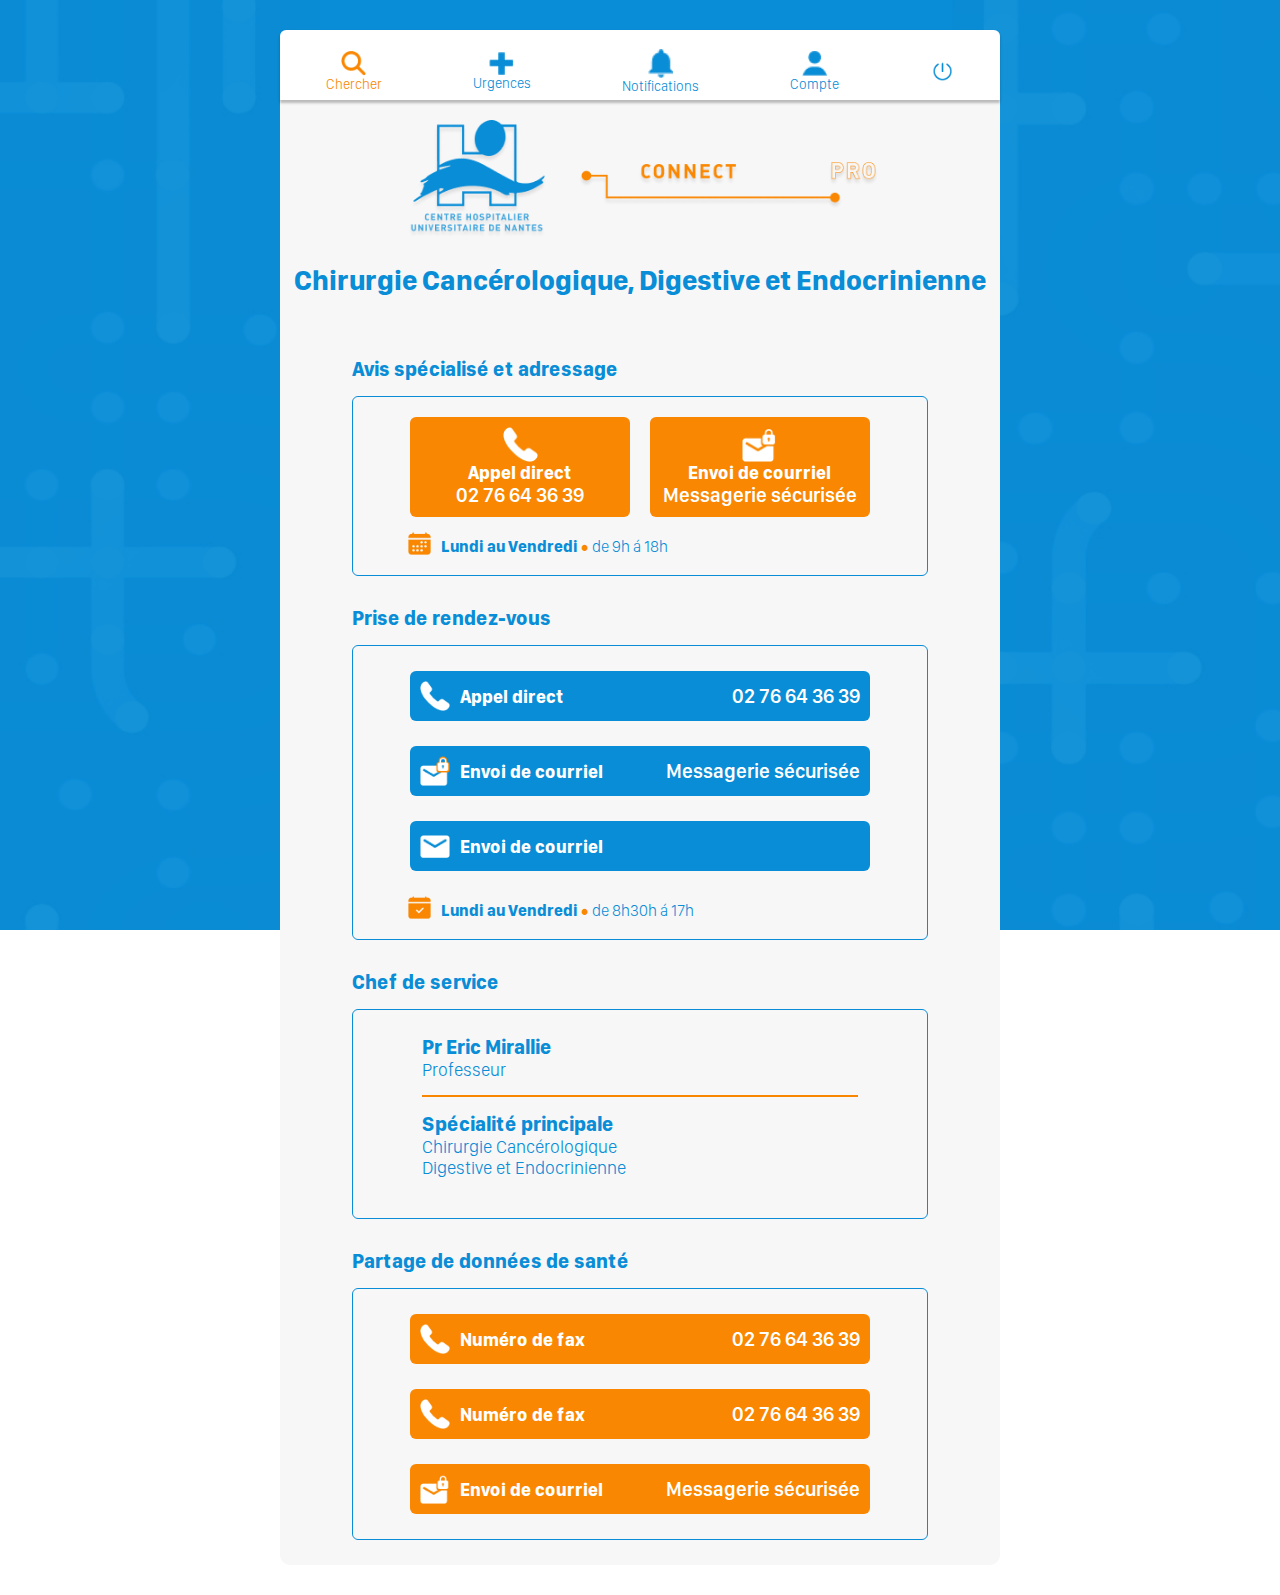
==== chirugie.html @ f6a40322 "Se maquetaron todas las vistas solicitadas por el cliente" ====
<!DOCTYPE html>
<html lang="en">
<head>
    <meta charset="UTF-8">
    <meta http-equiv="X-UA-Compatible" content="IE=edge">
    <meta name="viewport" content="width=device-width, initial-scale=1.0">
    <title>Chirugie
    </title>
    <link rel="stylesheet" href="styles.css">
</head>
<body class="background">
    <section class="main_container navbar_main__container">
        <section class="navbar__container">
            <div class="tool__container">
                <img class="navbar_icon" src="./assets/icon-search.png" alt="">
                <span class="navbar_tools__text 
                color__orange">Chercher</span>
            </div>
            <div class="tool__container">
                <img class="navbar_icon" src="./assets/icon-emergences.png" alt="">
                <span class="navbar_tools__text">Urgences</span>
            </div>
            <div class="tool__container">
                <img class="navbar_icon" src="./assets/icon-notification.png" alt="">
                <span class="navbar_tools__text">Notifications</span>
            </div>
            <div class="tool__container">
                <img class="navbar_icon" src="./assets/icon-userb.png" alt="">
                <span class="navbar_tools__text">Compte</span>
            </div>
            <div class="tool__container">
                <img class="navbar_icon" src="./assets/icon-off.png" alt="">
            </div>
        </section>
        <img class="logo-horizontal margin-t2" src="../assets/logo-horizontal.png" alt="">

        <section class="chirurgie_title__container">
            <h2 class="title ">Chirurgie Cancérologique, Digestive et Endocrinienne</h2>
        </section>
            
        <section class="telephones__container">
            <section class="telephone__container">
                <span class="telephones__title">Avis spécialisé et adressage</span>
                <div class="telephones_cards__container">
                    <div class="two_telephones_cards__container">
                        <div class="telephones__cards">
                            <img class="two_telephones__icon" src="./assets/icon-telephone.png" alt="">
                            <span class="telephone__subtitle">Appel direct</span>
                            <span class="telephone__number">02 76 64 36 39</span>
                        </div>
                        <div class="telephones__cards">
                            <img class="two_telephones__icon" src="assets/icon-msglock.png" alt="">
                            <span class="telephone__subtitle">Envoi de courriel</span>
                            <span class="telephone__number">Messagerie sécurisée</span>
                        </div>
                    </div>
                    <div class="time__container">
                        <img class="icon" src="./assets/icon-calendar.png" alt="">
                        <span class="time__text">Lundi au Vendredi <span class="color__orange">•</span> <span class="font-light">de 9h á 18h</span></span>
                    </div>
                </div>
            </section>

            <section class="telephone__container">
                <span class="telephones__title">Prise de rendez-vous</span>
                <div class="telephones_cards__container">
                    <div class="three_telephones_cards__container">
                        <div class="telephones_large__cards">
                            <div class="icon_text">
                                <img class="icon-lock1" src="./assets/icon-telephone.png" alt="">
                                <span class="telephone__subtitle2">Appel direct</span>
                            </div>
                            <span class="telephone__number">02 76 64 36 39</span>
                        </div>
                        <div class="telephones_large__cards">
                            <div class="icon_text">
                                <img class="icon-lock1" src="assets/icon-msglock.png" alt="">
                                <span class="telephone__subtitle2">Envoi de courriel</span>
                            </div>
                            <span class="telephone__number">Messagerie sécurisée</span>
                        </div>
                        <div class="telephones_large__cards">
                            <div class="icon_text">
                                <img class="icon-lock1" src="assets/icon-msgw.png" alt="">
                                <span class="telephone__subtitle2">Envoi de courriel</span>
                            </div>
                        </div>
                    </div>
                    <div class="time__container">
                        <img class="icon" src="./assets/icon-calendar-done.png" alt="">
                        <span class="time__text">Lundi au Vendredi <span class="color__orange">•</span> <span class="font-light">de 8h30h á 17h</span></span>
                    </div>
                </div>
            </section>

            <section class="telephone__container">
                <span class="telephones__title">Chef de service</span>
                <section class="telephones_cards__container professional_card__container">
                    <div class="professional_name__container">
                        <h4 class="doctor_name">Pr Eric Mirallie</h4>
                        <span class="doctor_specialty">Professeur</span>
                    </div>
                    <hr class="hr_orange">
                    <div class="professional_name__container">
                        <h4 class="doctor_name">Spécialité principale</h4>
                        <span class="doctor_specialty">Chirurgie Cancérologique</span>
                        <span class="doctor_specialty">Digestive et Endocrinienne</span>
                    </div>
                </section>
            </section>

            <section class="telephone__container professional_name__container">
                <span class="telephones__title">Partage de données de santé</span>
                <div class="telephones_cards__container">
                    <div class="three_telephones_cards__container">
                        <div class="telephones_large__cards bg-orange">
                            <div class="icon_text">
                                <img class="icon-lock1" src="./assets/icon-telephone.png" alt="">
                                <span class="telephone__subtitle2">Numéro de fax</span>
                            </div>
                            <span class="telephone__number">02 76 64 36 39</span>
                        </div>
                        <div class="telephones_large__cards bg-orange">
                            <div class="icon_text">
                                <img class="icon-lock1" src="assets/icon-telephone.png" alt="">
                                <span class="telephone__subtitle2">Numéro de fax</span>
                            </div>
                            <span class="telephone__number">02 76 64 36 39</span>
                        </div>
                        <div class="telephones_large__cards bg-orange">
                            <div class="icon_text">
                                <img class="icon-lock1" src="assets/icon-msglock.png" alt="">
                                <span class="telephone__subtitle2">Envoi de courriel</span>
                            </div>
                            <span class="telephone__number">Messagerie sécurisée</span>
                        </div>
                    </div>
                </div>
            </section>
        </section>

    </section>
</body>
</html>
---- styles.css ----
*{
    padding: 0;
    margin: 0;
    box-sizing: border-box;
}

html{
    font-size: 62.5%;
}

@font-face {
    font-family: SF-Bold;
    src: url('../assets/fonts/SF-Bold.ttf');
}

@font-face {
    font-family: SF-Light;
    src: url('../assets/fonts/SF-Light.otf');
}

@font-face {
    font-family: SF-Semibold;
    src: url('../assets/fonts/SF-Semibold.otf');
}

.background{
    display: flex;
    justify-content: center;
    align-items: center;
    background: url('../assets/background.png') no-repeat center center fixed;
    background-size: cover;
}

.logo-vertical{
    max-width: 200px;
    height: auto;
}

.logo-horizontal{
    max-width: 500px;
}

.main_container{
    border-radius: 10px;
    background-color: #F8F7F7;
    width: 720px;
    height: auto;
    display: flex;
    flex-direction: column;
    justify-content: space-around;
    align-items: center;
    padding-top: 60px;
    padding-bottom: 10px;
    margin-top: 30px;
    margin-bottom: 30px;
}

.middle_text__container{
    background-color: #098DD6;
    width: 100%;
    display: flex;
    justify-content: center;
    align-items: center;
    padding: 18px 0;
    box-shadow: 0px 4px 4px rgba(0, 0, 0, 0.25);
    margin-top: 20px;
}

.middle_text{
    text-align: center;
    width: 300px;
    font-family: SF-Semibold;
    font-size:2rem;
    color: #f0f0f0;
}

.buttons_container{
    display: flex;
    justify-content: space-evenly;
    align-items: center;
    flex-direction: column;
    width: 50%;
    height: 300px;
    margin-top: 50px;
    margin-bottom: 50px;
}

.button_rounded_orange{
    width: 100%;
    height: 80px;
    background: #FFFFFF;
    border: 3px solid #F98701;
    border-radius: 6px;
    display: flex;
    justify-content: space-evenly;
    align-items: center;
}

.icon-lock1{
    width: 30px;
    height: auto;
}

.icon-lock2{
    width: 20px;
}

.arrow_up{
    width: 25px;
}

.text1{
    font-family: SF-Light;
    font-size: 1.7rem;
    color: #098DD6;
}

.disclaimer__container{
    display: flex;
    justify-content: space-evenly;
}

.title{
    font-size: 2.8rem;
    font-family: SF-Bold;
    color: #098DD6;
}

.input__container{
    width: 60%;
    height: auto;
    margin-top: 30px;
}

.input-group{
    border: none;
    border-bottom: 1px solid #098DD6;
    display: flex;
    align-content: center;
}

.input_icon__container{
    display: flex;
    align-items: center;
}

input{
    border:none;
}

.input::placeholder{
    color: #098DD6;
    font-family: SF-Light;
    font-size: 2rem;
    opacity: 0.5;
    padding-left: 10px;
}

.icon{
    width: 23px;
    height: auto;
    margin-bottom: 5px;
}

.icon_ph__container{
    display: flex;
}

.eye-icon-btw{
    display: flex;
    justify-content: space-between;
}

.form-group{
    height: 500px;
    display: flex;
    flex-direction: column;
    justify-content: space-around;
}

.text_for__input{
    font-family: SF-Light;
    font-size: 1.4rem;
    color: #F98701;
    line-height: 1.7rem;
}

.text_for_input__container{
    margin-top: -20px;
}

.blue_text{
    color: #098DD6;
}

.checkbox{
    font-family: SF-Light;
    font-size: 1.3rem;
    color: #098DD6;
}

input[type="checkbox"] {
    -webkit-appearance: none;
    -moz-appearance: none;
    appearance: none;
    width: 30px;
    height: 16px;
    border-radius: 50%;
    border: 1px solid #098DD6;
    outline: none;
    transition: all 0.2s;
    cursor: pointer;
  }
  
  input[type="checkbox"]:checked {
    background-color: #F98701;
  }

.checkbox__container{
    display: flex;
    align-content: center;
    justify-content: space-between;
    margin-top: 20px;
}

.checkbox__container label{
    margin-left: 5px;
    font-size: 2rem;
}

.big_orange__button{
    width: 100%;
    height: 50px;
    background-color: #F98701;
    color: white;
    font-family: SF-Bold;
    font-size: 1.6rem;
    border: none;
    border-radius: 6px;
    margin-top: 20px;
    margin-bottom: 20px;
}

.navbar__container{
    background-color: white;
    box-shadow: 0px 2.72651px 2.72651px rgba(0, 0, 0, 0.25);
    border-radius: 6.11955px 6.11955px 0px 0px;
    width: 100%;
    height: 70px;
    padding-top: 13px;
    display: flex;
    justify-content: space-around;
    align-items: center;
}

.tool__container{
    display: flex;
    flex-direction: column;
    align-items: center;
}

.navbar_icon{
    width: 25px;
    height: auto;
}

.navbar_main__container{
    padding-top: 0;
}

.navbar_tools__text{
    font-family: SF-Light;
    color: #098DD6;
    font-size: 1.4rem;
}

.color__orange{
    color: #F98701;
}

.margin-t2{
    margin-top: 20px;
}

.search__container{
    display: flex;
    flex-direction: column;
    align-items: center;
    width: 80%;
}

.search_input__container{
    border-radius: 6px;
    border: 2px solid #098DD6;
    width: 60%;
    margin-top: 30px;
    margin-bottom: 30px;
    display: flex;
    justify-content: space-between;
    align-items: center;
    padding: 5px;
}

.search__text{
    font-family: SF-Light;
    font-size: 1.4rem;
    color: #098DD6;
}

.margin-0{
    margin: 0;
}

.w-6{
    width: 60%;
}

.search_button{
    margin: 10px 0px;
    height: 40px;
}

.cards__container{
    width: 90%;
    height: auto;
    display: flex;
    justify-content: space-around;
    margin-top: 20px;
    margin-bottom: 20px;
}

.card__container{
    width: 45%;
    height: auto;
    background-color: white;
    box-shadow: 0px 4px 4px rgba(0, 0, 0, 0.25);
    border-radius: 0px 0px 5.37631px 5.37631px;
}

.card__title{
    padding: 13px 12px;
    font-family: SF-Bold;
    color: #F98701;
    font-size: 1.8rem;
}

.card__text{
    padding: 11px 13px;
    width: 270px;
    font-family: SF-Light;
    color: #098DD6;
    font-size: 1.8rem;
}

.img{
    width:100%;
}

.disclaimer__title{
    font-size: 3rem;
    margin-top: 30px;
}

.disclaimer{
    font-family: SF-Light;
    font-size: 2rem;
    margin-top: 100px;
    width: 450px;
    text-align: center;
}

.disclaimer_cta{
    font-family: SF-Light;
    font-size: 2.2rem;
    color: #F98701;
    text-decoration: underline;
    margin-top: 100px;
    margin-bottom: 100px;
}

.services__disclaimer{
    margin-top: 50px;
    margin-bottom: 30px;
    font-size: 1.8rem;
    color: #098DD6
}

.services__container{
    display: flex;
    flex-direction: column;
    justify-content: space-around;
    align-items: center;
    width: 80%;
    margin-top: 20px;
    margin-bottom: 20px;
}

.service__container{
    border-radius: 17.5px;
    width: 100%;
    height: 30px;
    display: flex;
    justify-content: space-between;
    padding: 5px 10px;
    align-items: center;
    margin-top: 20px;
}

.dark-blue{
    background-color: #098DD6;
}

.light-blue{
    background-color: #0AA9D1;
}

.capital{
    font-family: SF-Bold;
    font-size: 2.5rem;
    color: white;
}

.chirurgie_title__container{
   margin-top: 20px;   
}

.telephones__container{
    width: 80%;
    height: auto;
    margin-top: 30px;
}

.telephones__title{
    font-family: SF-Bold;
    color: #098DD6;
    font-size: 2rem;
    margin-bottom: 20px;
}

.telephones_cards__container{
    display: flex;
    flex-direction: column;
    width: 100%;
    border: 1px solid #098DD6;
    border-radius: 6px;
    margin-top: 15px;
}

.two_telephones_cards__container{
    display: flex;
    width: 80%;
    align-self: center;
    gap: 20px;
    margin-top: 20px;
    height: 80px;
    margin-bottom: 35px;
}

.telephones__cards{
    display: flex;
    flex-direction: column;
    background-color: #F98701;
    width: 50%;
    border-radius: 6px;
    align-items: center;
    justify-content: center;
    padding: 50px 0;
}

.two_telephones__icon{
    width: 35px;
}

.telephone__subtitle{
    font-size: 1.8rem;
    color: white;
    font-family: SF-Bold;
}

.telephone__number{
    font-size: 2rem;
    color: white;
    font-family: SF-Semibold;
}

.time__container{
    margin-left: 55px;
    display: flex;
    align-items: center;
    gap: 10px;
    margin-bottom: 15px;
}

.time__text{
    font-family: SF-Bold;
    font-size: 1.6rem;
    color: #098DD6;
}

.font-light{
    font-family: SF-Light;
}

.telephone__container{
    margin-top: 30px;
}

.three_telephones_cards__container{
    display: flex;
    flex-direction: column;
    align-items: center;
    height: 250px;
    justify-content: space-evenly;
}

.telephones_cards_container__centered{
    display: flex;
}

.telephones_large__cards{
    display: flex;
    justify-content: space-between;
    align-items: center;
    background-color: #098DD6;
    width: 80%;
    height: 50px;
    border-radius: 6px;
    padding: 5px 10px;
}

.bg-orange{
    background-color: #F98701;
}

.icon_text{
    display: flex;
    align-items: center;
}

.telephone__subtitle2{
    font-size: 1.8rem;
    color: white;
    font-family: SF-Bold;
    margin-left: 10px;
}

.professional_card__container{
    padding: 25px 69px;
}

.doctor_name{
    font-family: SF-Bold;
    color: #098DD6;
    font-size: 2rem;
}

.hr_orange{
    border: 1px solid #F98701;
    margin-bottom: 15px;
}

.doctor_specialty{
    display: block;
    font-family: SF-Light;
    color: #098DD6;
    font-size: 1.8rem;
}

.professional_name__container{
    margin-bottom: 15px;
}

.total_cards__container{
    display: flex;
    flex-direction: column;
    margin-top: 20px;
    gap: 20px;
    margin-bottom: 50px;
}

.two_cards__container{
    display: flex;
    justify-content: center;
    gap: 20px;
}

.card_container{
    display: flex;
    flex-direction: column;
    align-items: center;
    width: 40%;
    border-radius: 6px;
    padding: 45px 48px;
}

.orange_card{
    background-color: #F98701;
}

.blue_card{
    background-color: #098DD6;
}

h6{
    color: white;
    font-family: SF-Bold;
    font-size: 2.2rem;
}

.text{
    margin-top: 15px;
    font-family: SF-Light;
    font-size: 1.8rem;
    color: white;
    text-align: center;
}

.hr_white{
    color: white;
    width: 70%;
    margin: 15px 0;
}

.notifications__card{
    margin-top: 20px;
    margin-bottom: 50px;
    background: #FFFFFF;
    box-shadow: 0px 4px 4px rgba(0, 0, 0, 0.25);
    border-radius: 6px;
    width: 80%;
}

.notification__header{
    background-color: #098DD6;
    border-radius: 6px 6px 0px 0px;
    padding: 19px 30px;
}

.notification_title{
    font-size: 2.3rem;
    font-family: SF-Bold;
    color: white;
}

.notification_date{
    font-size: 2.3rem;
    font-family: SF-Light;
    color: white;
}

.notification__content{
    padding: 15px 30px 52px 30px;
}

.notification__content p{
    color: #098DD6;
    font-size: 2.2rem;
    font-family: SF-Light;
}
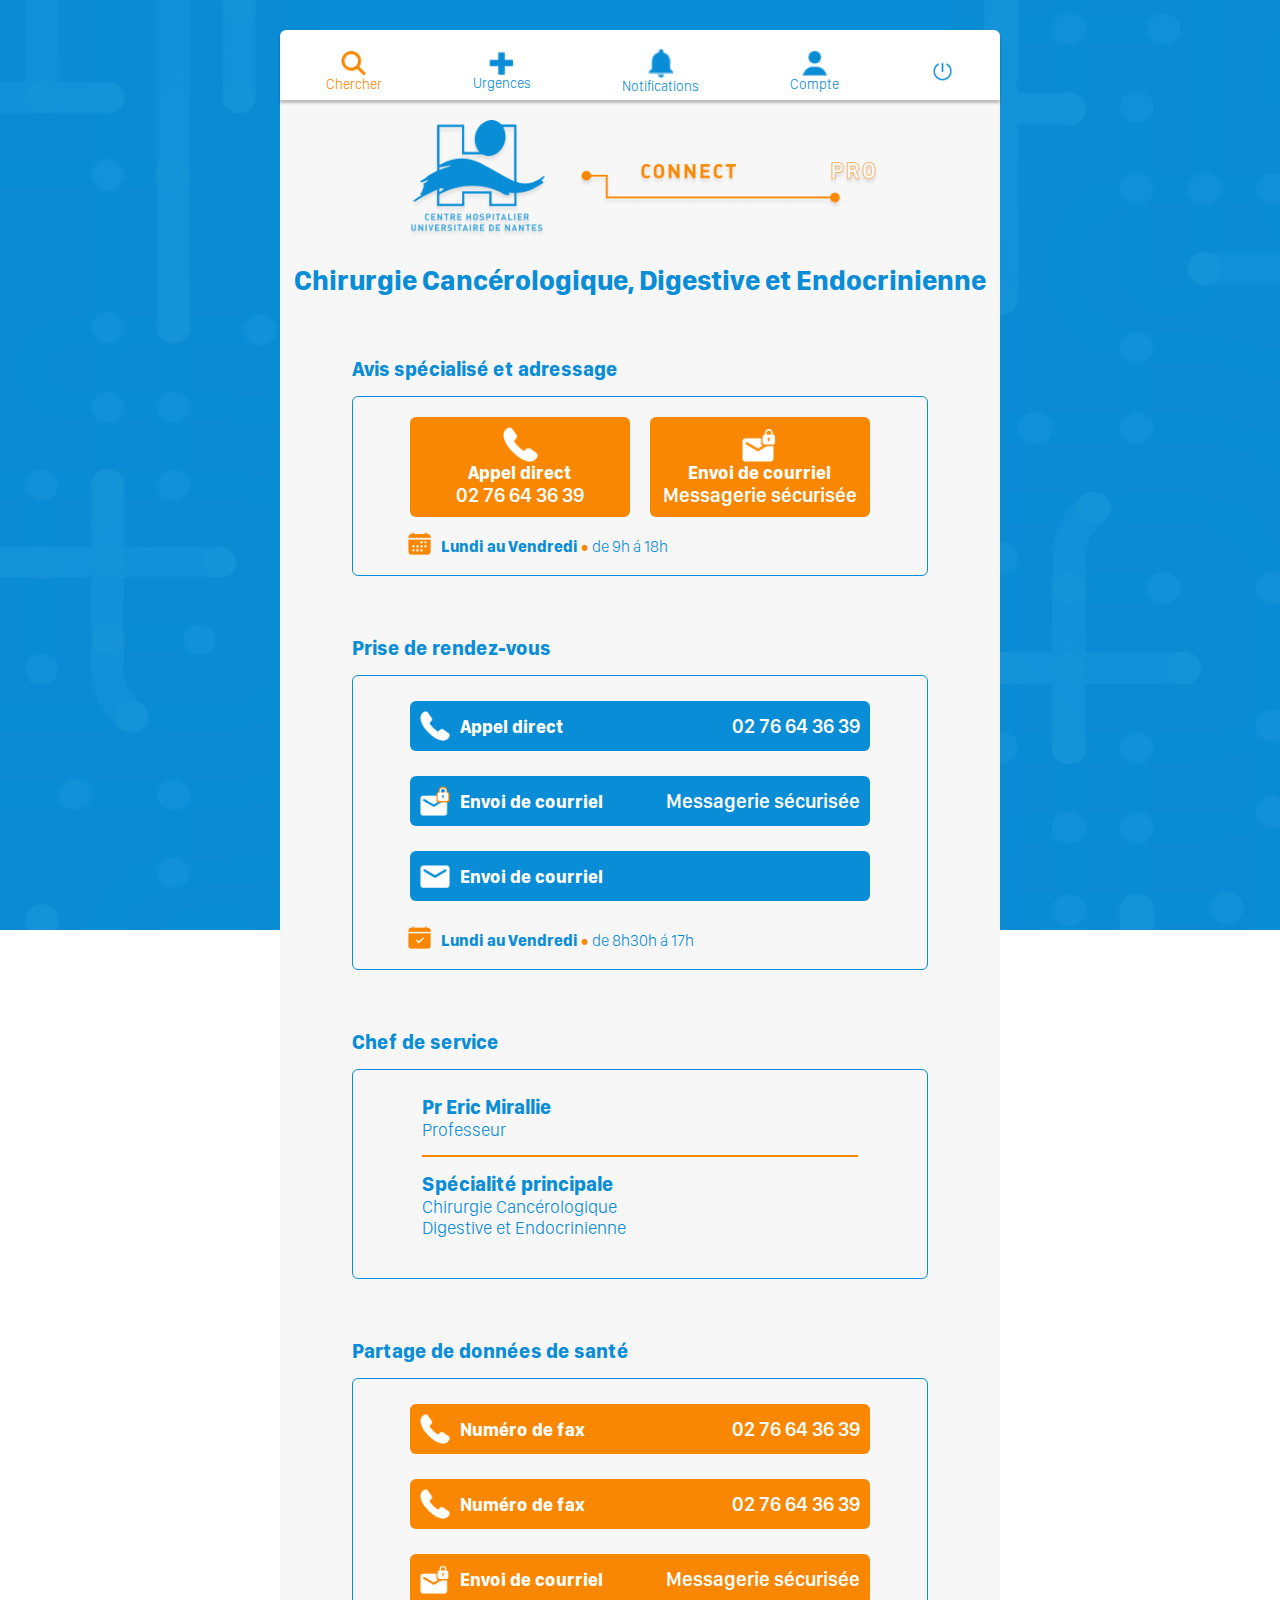
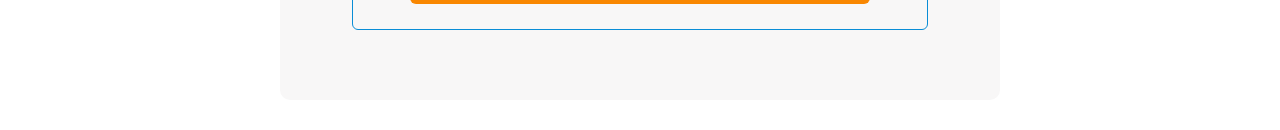
==== commit 294a94d6: "Add files via upload" ====
--- a/chirugie.html
+++ b/chirugie.html
@@ -1,144 +1,144 @@
-<!DOCTYPE html>
-<html lang="en">
-<head>
-    <meta charset="UTF-8">
-    <meta http-equiv="X-UA-Compatible" content="IE=edge">
-    <meta name="viewport" content="width=device-width, initial-scale=1.0">
-    <title>Chirugie
-    </title>
-    <link rel="stylesheet" href="styles.css">
-</head>
-<body class="background">
-    <section class="main_container navbar_main__container">
-        <section class="navbar__container">
-            <div class="tool__container">
-                <img class="navbar_icon" src="./assets/icon-search.png" alt="">
-                <span class="navbar_tools__text 
-                color__orange">Chercher</span>
-            </div>
-            <div class="tool__container">
-                <img class="navbar_icon" src="./assets/icon-emergences.png" alt="">
-                <span class="navbar_tools__text">Urgences</span>
-            </div>
-            <div class="tool__container">
-                <img class="navbar_icon" src="./assets/icon-notification.png" alt="">
-                <span class="navbar_tools__text">Notifications</span>
-            </div>
-            <div class="tool__container">
-                <img class="navbar_icon" src="./assets/icon-userb.png" alt="">
-                <span class="navbar_tools__text">Compte</span>
-            </div>
-            <div class="tool__container">
-                <img class="navbar_icon" src="./assets/icon-off.png" alt="">
-            </div>
-        </section>
-        <img class="logo-horizontal margin-t2" src="../assets/logo-horizontal.png" alt="">
-
-        <section class="chirurgie_title__container">
-            <h2 class="title ">Chirurgie Cancérologique, Digestive et Endocrinienne</h2>
-        </section>
-            
-        <section class="telephones__container">
-            <section class="telephone__container">
-                <span class="telephones__title">Avis spécialisé et adressage</span>
-                <div class="telephones_cards__container">
-                    <div class="two_telephones_cards__container">
-                        <div class="telephones__cards">
-                            <img class="two_telephones__icon" src="./assets/icon-telephone.png" alt="">
-                            <span class="telephone__subtitle">Appel direct</span>
-                            <span class="telephone__number">02 76 64 36 39</span>
-                        </div>
-                        <div class="telephones__cards">
-                            <img class="two_telephones__icon" src="assets/icon-msglock.png" alt="">
-                            <span class="telephone__subtitle">Envoi de courriel</span>
-                            <span class="telephone__number">Messagerie sécurisée</span>
-                        </div>
-                    </div>
-                    <div class="time__container">
-                        <img class="icon" src="./assets/icon-calendar.png" alt="">
-                        <span class="time__text">Lundi au Vendredi <span class="color__orange">•</span> <span class="font-light">de 9h á 18h</span></span>
-                    </div>
-                </div>
-            </section>
-
-            <section class="telephone__container">
-                <span class="telephones__title">Prise de rendez-vous</span>
-                <div class="telephones_cards__container">
-                    <div class="three_telephones_cards__container">
-                        <div class="telephones_large__cards">
-                            <div class="icon_text">
-                                <img class="icon-lock1" src="./assets/icon-telephone.png" alt="">
-                                <span class="telephone__subtitle2">Appel direct</span>
-                            </div>
-                            <span class="telephone__number">02 76 64 36 39</span>
-                        </div>
-                        <div class="telephones_large__cards">
-                            <div class="icon_text">
-                                <img class="icon-lock1" src="assets/icon-msglock.png" alt="">
-                                <span class="telephone__subtitle2">Envoi de courriel</span>
-                            </div>
-                            <span class="telephone__number">Messagerie sécurisée</span>
-                        </div>
-                        <div class="telephones_large__cards">
-                            <div class="icon_text">
-                                <img class="icon-lock1" src="assets/icon-msgw.png" alt="">
-                                <span class="telephone__subtitle2">Envoi de courriel</span>
-                            </div>
-                        </div>
-                    </div>
-                    <div class="time__container">
-                        <img class="icon" src="./assets/icon-calendar-done.png" alt="">
-                        <span class="time__text">Lundi au Vendredi <span class="color__orange">•</span> <span class="font-light">de 8h30h á 17h</span></span>
-                    </div>
-                </div>
-            </section>
-
-            <section class="telephone__container">
-                <span class="telephones__title">Chef de service</span>
-                <section class="telephones_cards__container professional_card__container">
-                    <div class="professional_name__container">
-                        <h4 class="doctor_name">Pr Eric Mirallie</h4>
-                        <span class="doctor_specialty">Professeur</span>
-                    </div>
-                    <hr class="hr_orange">
-                    <div class="professional_name__container">
-                        <h4 class="doctor_name">Spécialité principale</h4>
-                        <span class="doctor_specialty">Chirurgie Cancérologique</span>
-                        <span class="doctor_specialty">Digestive et Endocrinienne</span>
-                    </div>
-                </section>
-            </section>
-
-            <section class="telephone__container professional_name__container">
-                <span class="telephones__title">Partage de données de santé</span>
-                <div class="telephones_cards__container">
-                    <div class="three_telephones_cards__container">
-                        <div class="telephones_large__cards bg-orange">
-                            <div class="icon_text">
-                                <img class="icon-lock1" src="./assets/icon-telephone.png" alt="">
-                                <span class="telephone__subtitle2">Numéro de fax</span>
-                            </div>
-                            <span class="telephone__number">02 76 64 36 39</span>
-                        </div>
-                        <div class="telephones_large__cards bg-orange">
-                            <div class="icon_text">
-                                <img class="icon-lock1" src="assets/icon-telephone.png" alt="">
-                                <span class="telephone__subtitle2">Numéro de fax</span>
-                            </div>
-                            <span class="telephone__number">02 76 64 36 39</span>
-                        </div>
-                        <div class="telephones_large__cards bg-orange">
-                            <div class="icon_text">
-                                <img class="icon-lock1" src="assets/icon-msglock.png" alt="">
-                                <span class="telephone__subtitle2">Envoi de courriel</span>
-                            </div>
-                            <span class="telephone__number">Messagerie sécurisée</span>
-                        </div>
-                    </div>
-                </div>
-            </section>
-        </section>
-
-    </section>
-</body>
+<!DOCTYPE html>
+<html lang="en">
+<head>
+    <meta charset="UTF-8">
+    <meta http-equiv="X-UA-Compatible" content="IE=edge">
+    <meta name="viewport" content="width=device-width, initial-scale=1.0">
+    <title>Chirugie
+    </title>
+    <link rel="stylesheet" href="styles.css">
+</head>
+<body class="background">
+    <section class="main_container navbar_main__container">
+        <section class="navbar__container">
+            <div class="tool__container">
+                <img class="navbar_icon" src="./assets/icon-search.png" alt="">
+                <span class="navbar_tools__text 
+                color__orange">Chercher</span>
+            </div>
+            <div class="tool__container">
+                <img class="navbar_icon" src="./assets/icon-emergences.png" alt="">
+                <span class="navbar_tools__text">Urgences</span>
+            </div>
+            <div class="tool__container">
+                <img class="navbar_icon" src="./assets/icon-notification.png" alt="">
+                <span class="navbar_tools__text">Notifications</span>
+            </div>
+            <div class="tool__container">
+                <img class="navbar_icon" src="./assets/icon-userb.png" alt="">
+                <span class="navbar_tools__text">Compte</span>
+            </div>
+            <div class="tool__container">
+                <img class="navbar_icon" src="./assets/icon-off.png" alt="">
+            </div>
+        </section>
+        <img class="logo-horizontal margin-t2" src="./assets/logo-horizontal.png" alt="">
+
+        <section class="chirurgie_title__container">
+            <h2 class="title ">Chirurgie Cancérologique, Digestive et Endocrinienne</h2>
+        </section>
+            
+        <section class="telephones__container">
+            <section class="telephone__container">
+                <span class="telephones__title">Avis spécialisé et adressage</span>
+                <div class="telephones_cards__container">
+                    <div class="two_telephones_cards__container">
+                        <div class="telephones__cards">
+                            <img class="two_telephones__icon" src="./assets/icon-telephone.png" alt="">
+                            <span class="telephone__subtitle">Appel direct</span>
+                            <span class="telephone__number">02 76 64 36 39</span>
+                        </div>
+                        <div class="telephones__cards">
+                            <img class="two_telephones__icon" src="assets/icon-msglock.png" alt="">
+                            <span class="telephone__subtitle">Envoi de courriel</span>
+                            <span class="telephone__number">Messagerie sécurisée</span>
+                        </div>
+                    </div>
+                    <div class="time__container">
+                        <img class="icon" src="./assets/icon-calendar.png" alt="">
+                        <span class="time__text">Lundi au Vendredi <span class="color__orange">•</span> <span class="font-light">de 9h á 18h</span></span>
+                    </div>
+                </div>
+            </section>
+
+            <section class="telephone__container">
+                <span class="telephones__title">Prise de rendez-vous</span>
+                <div class="telephones_cards__container">
+                    <div class="three_telephones_cards__container">
+                        <div class="telephones_large__cards">
+                            <div class="icon_text">
+                                <img class="icon-lock1" src="./assets/icon-telephone.png" alt="">
+                                <span class="telephone__subtitle2">Appel direct</span>
+                            </div>
+                            <span class="telephone__number">02 76 64 36 39</span>
+                        </div>
+                        <div class="telephones_large__cards">
+                            <div class="icon_text">
+                                <img class="icon-lock1" src="assets/icon-msglock.png" alt="">
+                                <span class="telephone__subtitle2">Envoi de courriel</span>
+                            </div>
+                            <span class="telephone__number">Messagerie sécurisée</span>
+                        </div>
+                        <div class="telephones_large__cards">
+                            <div class="icon_text">
+                                <img class="icon-lock1" src="assets/icon-msgw.png" alt="">
+                                <span class="telephone__subtitle2">Envoi de courriel</span>
+                            </div>
+                        </div>
+                    </div>
+                    <div class="time__container">
+                        <img class="icon" src="./assets/icon-calendar-done.png" alt="">
+                        <span class="time__text">Lundi au Vendredi <span class="color__orange">•</span> <span class="font-light">de 8h30h á 17h</span></span>
+                    </div>
+                </div>
+            </section>
+
+            <section class="telephone__container">
+                <span class="telephones__title">Chef de service</span>
+                <section class="telephones_cards__container professional_card__container">
+                    <div class="professional_name__container">
+                        <h4 class="doctor_name">Pr Eric Mirallie</h4>
+                        <span class="doctor_specialty">Professeur</span>
+                    </div>
+                    <hr class="hr_orange">
+                    <div class="professional_name__container">
+                        <h4 class="doctor_name">Spécialité principale</h4>
+                        <span class="doctor_specialty">Chirurgie Cancérologique</span>
+                        <span class="doctor_specialty">Digestive et Endocrinienne</span>
+                    </div>
+                </section>
+            </section>
+
+            <section class="telephone__container professional_name__container">
+                <span class="telephones__title">Partage de données de santé</span>
+                <div class="telephones_cards__container">
+                    <div class="three_telephones_cards__container">
+                        <div class="telephones_large__cards bg-orange">
+                            <div class="icon_text">
+                                <img class="icon-lock1" src="./assets/icon-telephone.png" alt="">
+                                <span class="telephone__subtitle2">Numéro de fax</span>
+                            </div>
+                            <span class="telephone__number">02 76 64 36 39</span>
+                        </div>
+                        <div class="telephones_large__cards bg-orange">
+                            <div class="icon_text">
+                                <img class="icon-lock1" src="assets/icon-telephone.png" alt="">
+                                <span class="telephone__subtitle2">Numéro de fax</span>
+                            </div>
+                            <span class="telephone__number">02 76 64 36 39</span>
+                        </div>
+                        <div class="telephones_large__cards bg-orange">
+                            <div class="icon_text">
+                                <img class="icon-lock1" src="assets/icon-msglock.png" alt="">
+                                <span class="telephone__subtitle2">Envoi de courriel</span>
+                            </div>
+                            <span class="telephone__number">Messagerie sécurisée</span>
+                        </div>
+                    </div>
+                </div>
+            </section>
+        </section>
+
+    </section>
+</body>
 </html>--- a/styles.css
+++ b/styles.css
@@ -10,24 +10,24 @@
 
 @font-face {
     font-family: SF-Bold;
-    src: url('../assets/fonts/SF-Bold.ttf');
+    src: url('./assets/fonts/SF-Bold.ttf');
 }
 
 @font-face {
     font-family: SF-Light;
-    src: url('../assets/fonts/SF-Light.otf');
+    src: url('./assets/fonts/SF-Light.otf');
 }
 
 @font-face {
     font-family: SF-Semibold;
-    src: url('../assets/fonts/SF-Semibold.otf');
+    src: url('./assets/fonts/SF-Semibold.otf');
 }
 
 .background{
     display: flex;
     justify-content: center;
     align-items: center;
-    background: url('../assets/background.png') no-repeat center center fixed;
+    background: url('./assets/background.png') no-repeat center center fixed;
     background-size: cover;
 }
 
@@ -106,7 +106,9 @@
 }
 
 .arrow_up{
-    width: 25px;
+    width: 20px;
+    height: 18px;
+    margin-right: 10px;
 }
 
 .text1{
@@ -114,6 +116,7 @@
     font-size: 1.7rem;
     color: #098DD6;
 }
+
 
 .disclaimer__container{
     display: flex;
@@ -146,6 +149,7 @@
 
 input{
     border:none;
+    background-color: transparent;
 }
 
 .input::placeholder{
@@ -385,26 +389,6 @@
     color: #098DD6
 }
 
-.services__container{
-    display: flex;
-    flex-direction: column;
-    justify-content: space-around;
-    align-items: center;
-    width: 80%;
-    margin-top: 20px;
-    margin-bottom: 20px;
-}
-
-.service__container{
-    border-radius: 17.5px;
-    width: 100%;
-    height: 30px;
-    display: flex;
-    justify-content: space-between;
-    padding: 5px 10px;
-    align-items: center;
-    margin-top: 20px;
-}
 
 .dark-blue{
     background-color: #098DD6;
@@ -421,7 +405,7 @@
 }
 
 .chirurgie_title__container{
-   margin-top: 20px;   
+    margin-top: 20px;   
 }
 
 .telephones__container{
@@ -444,6 +428,7 @@
     border: 1px solid #098DD6;
     border-radius: 6px;
     margin-top: 15px;
+    margin-bottom: 60px;
 }
 
 .two_telephones_cards__container{
@@ -656,4 +641,67 @@
     color: #098DD6;
     font-size: 2.2rem;
     font-family: SF-Light;
+}
+
+
+.collapsible-container {
+    display: flex;
+    flex-direction: column;
+    justify-content: space-around;
+    align-items: center;
+    width: 80%;
+    margin-top: 20px;
+    margin-bottom: 20px;
+}
+
+.collapsible {
+    border-radius: 17.5px;
+    width: 100%;
+    min-height: 30px;
+    /* padding: 5px 10px; */
+    margin-top: 20px;
+}
+
+.collapsible-header {
+    padding: 5px 10px;
+    display: flex;
+    justify-content: space-between;
+    align-items: center;
+    cursor: pointer;
+}
+
+.collapsible-header span {
+    margin-left: 10px;
+    font-weight: bold;
+}
+
+.collapsible-content {
+    display: none;
+    padding: 20px 30px;
+    width: 100%;
+    border-radius: 17.5px;
+    border: 1px solid #098DD6;
+    background-color: white;
+}
+
+.collapsible.active .collapsible-header i {
+    transform: rotate(180deg);
+}
+
+.collapsible.active .collapsible-content {
+    display: block;
+}
+
+li{
+    font-family: SF-Light;
+    color: #098DD6;
+    font-size: 1.8rem;
+    margin-top: 10px;
+    list-style-type: none;
+}
+
+.notifications__container{
+    display: flex;
+    flex-direction: column;
+    align-items: center;
 }